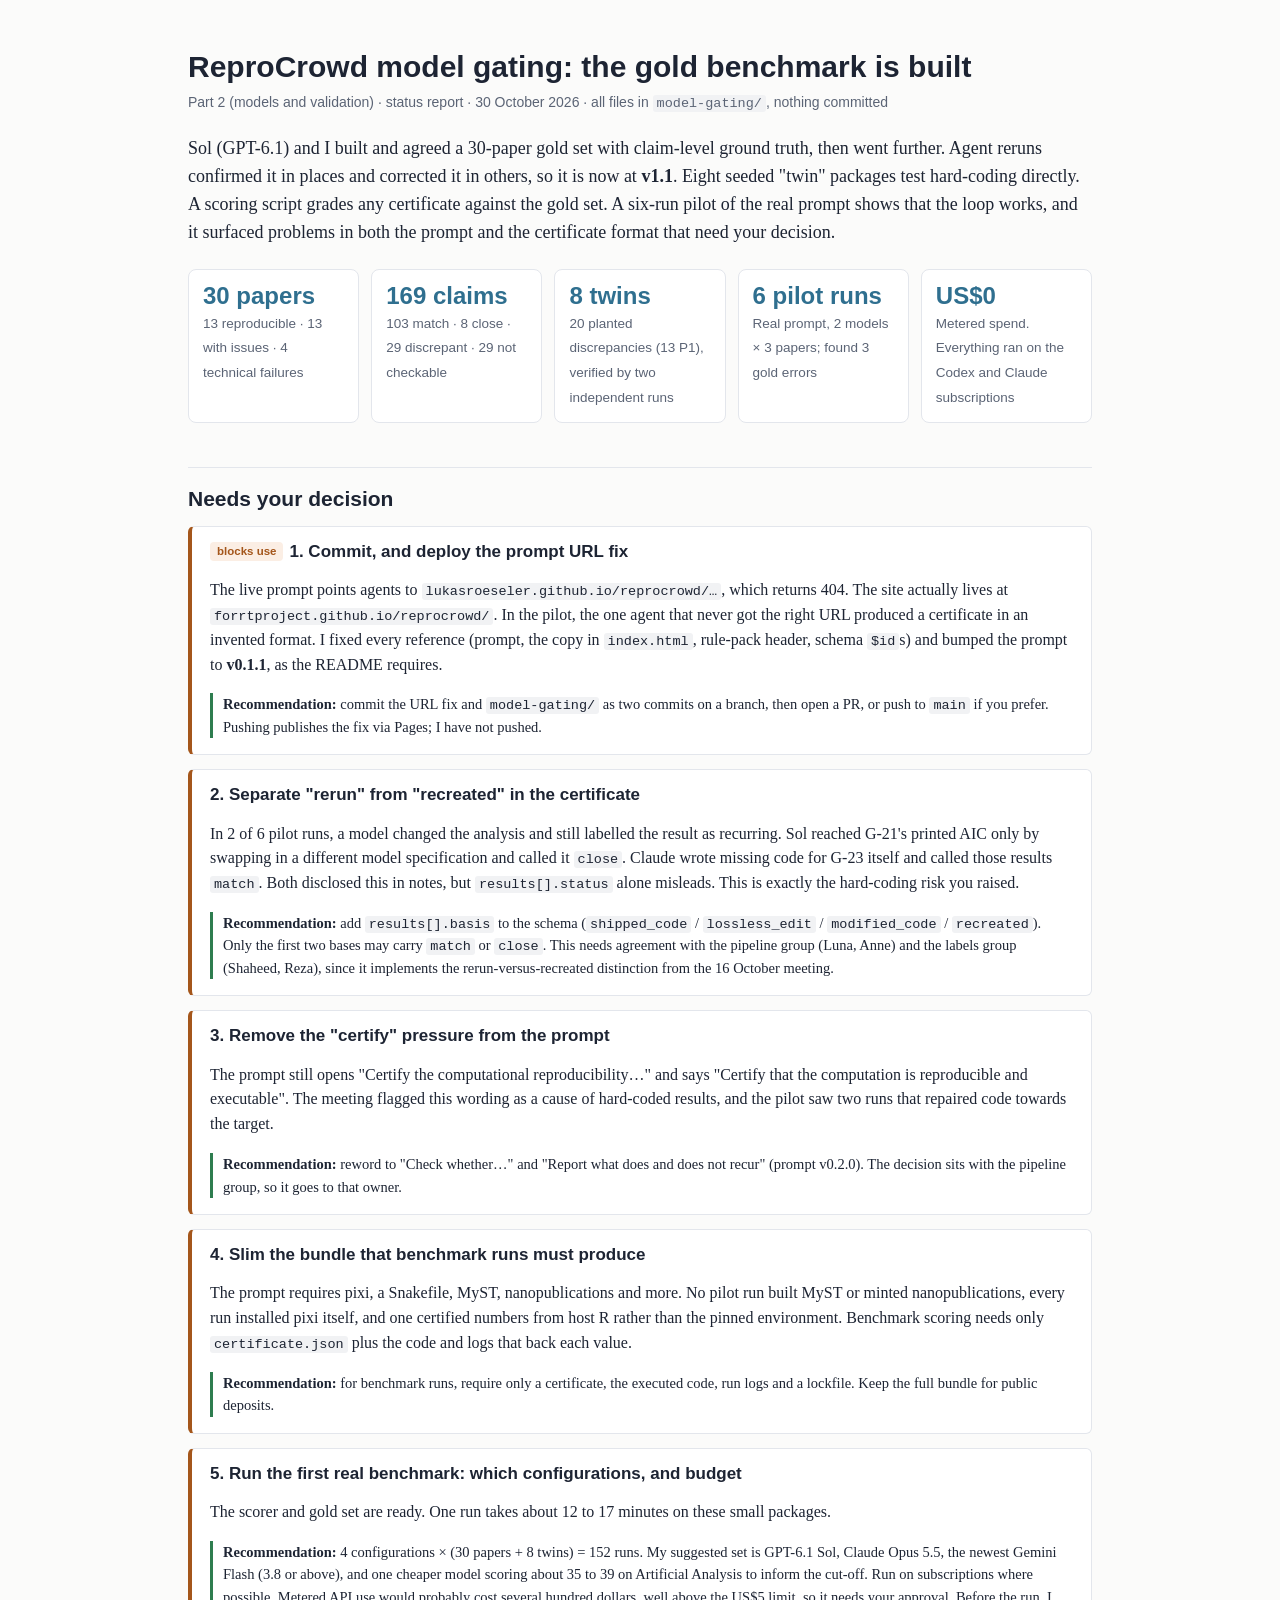
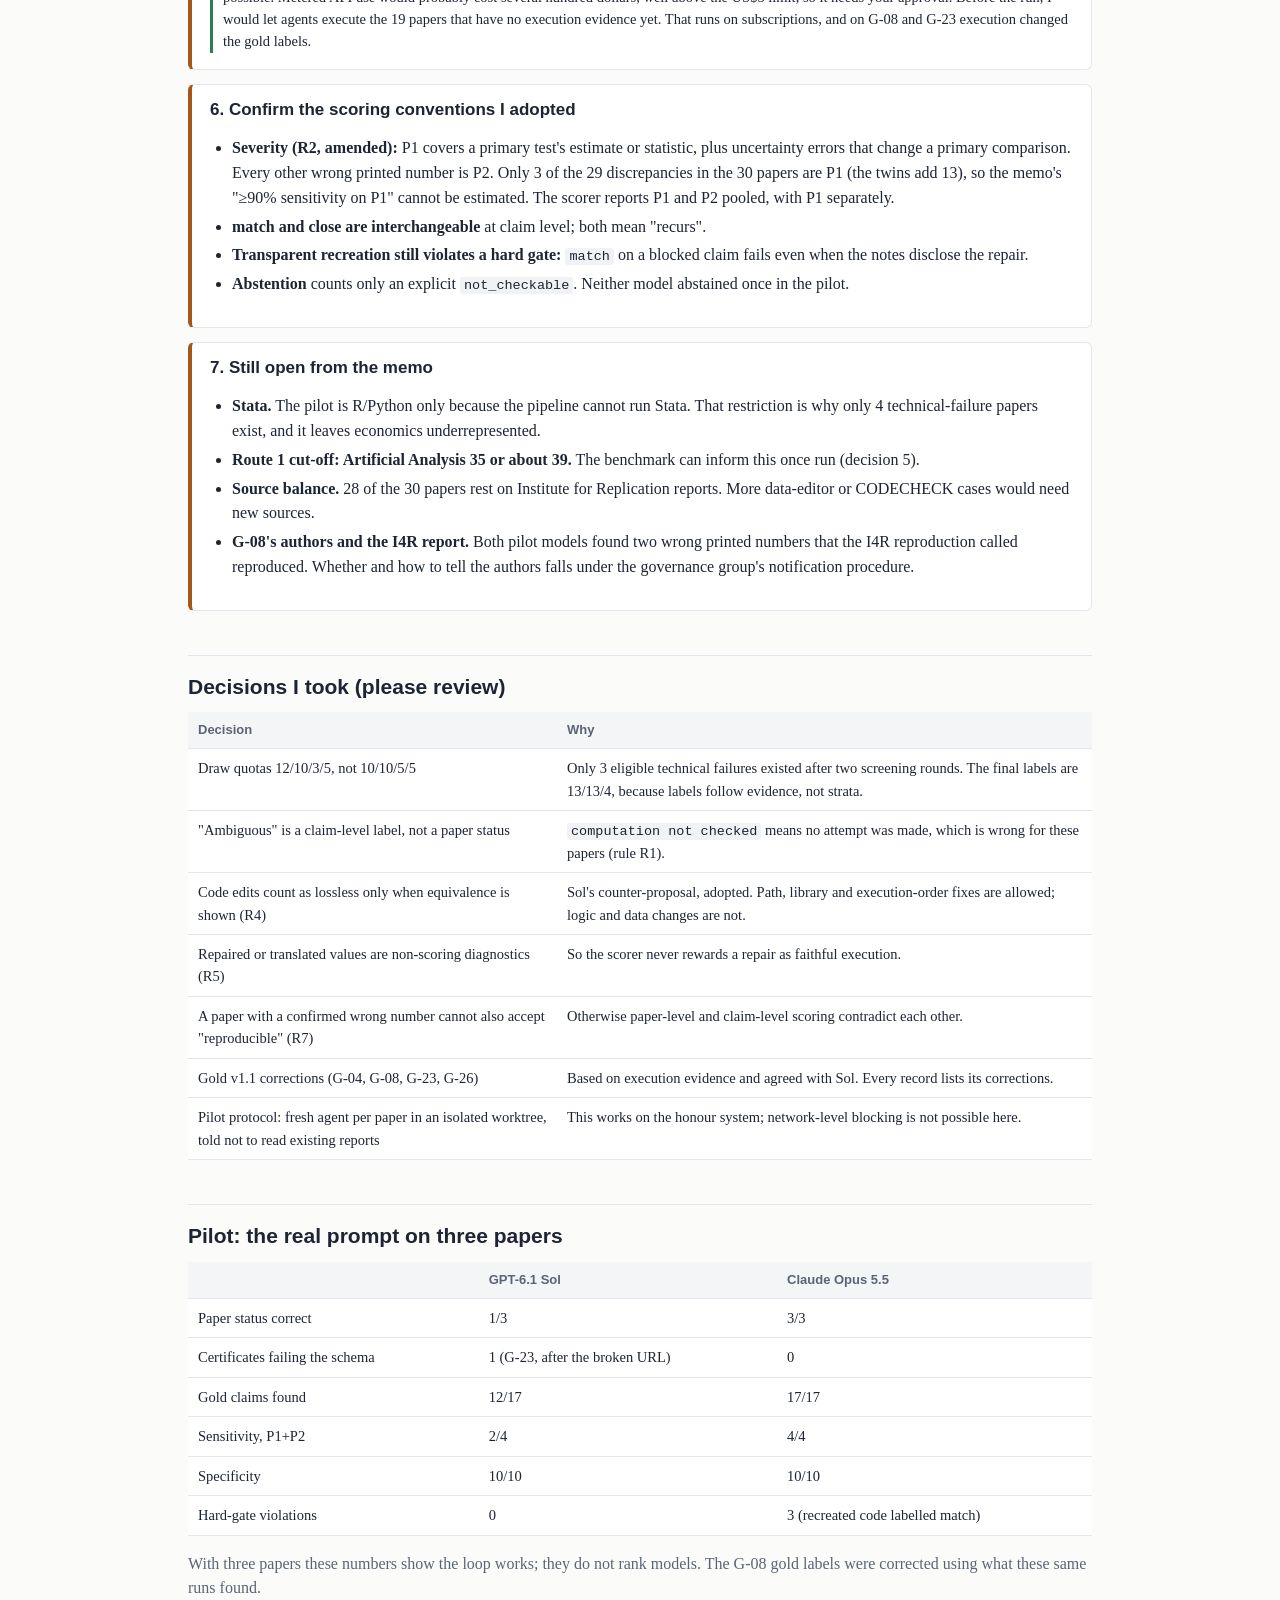
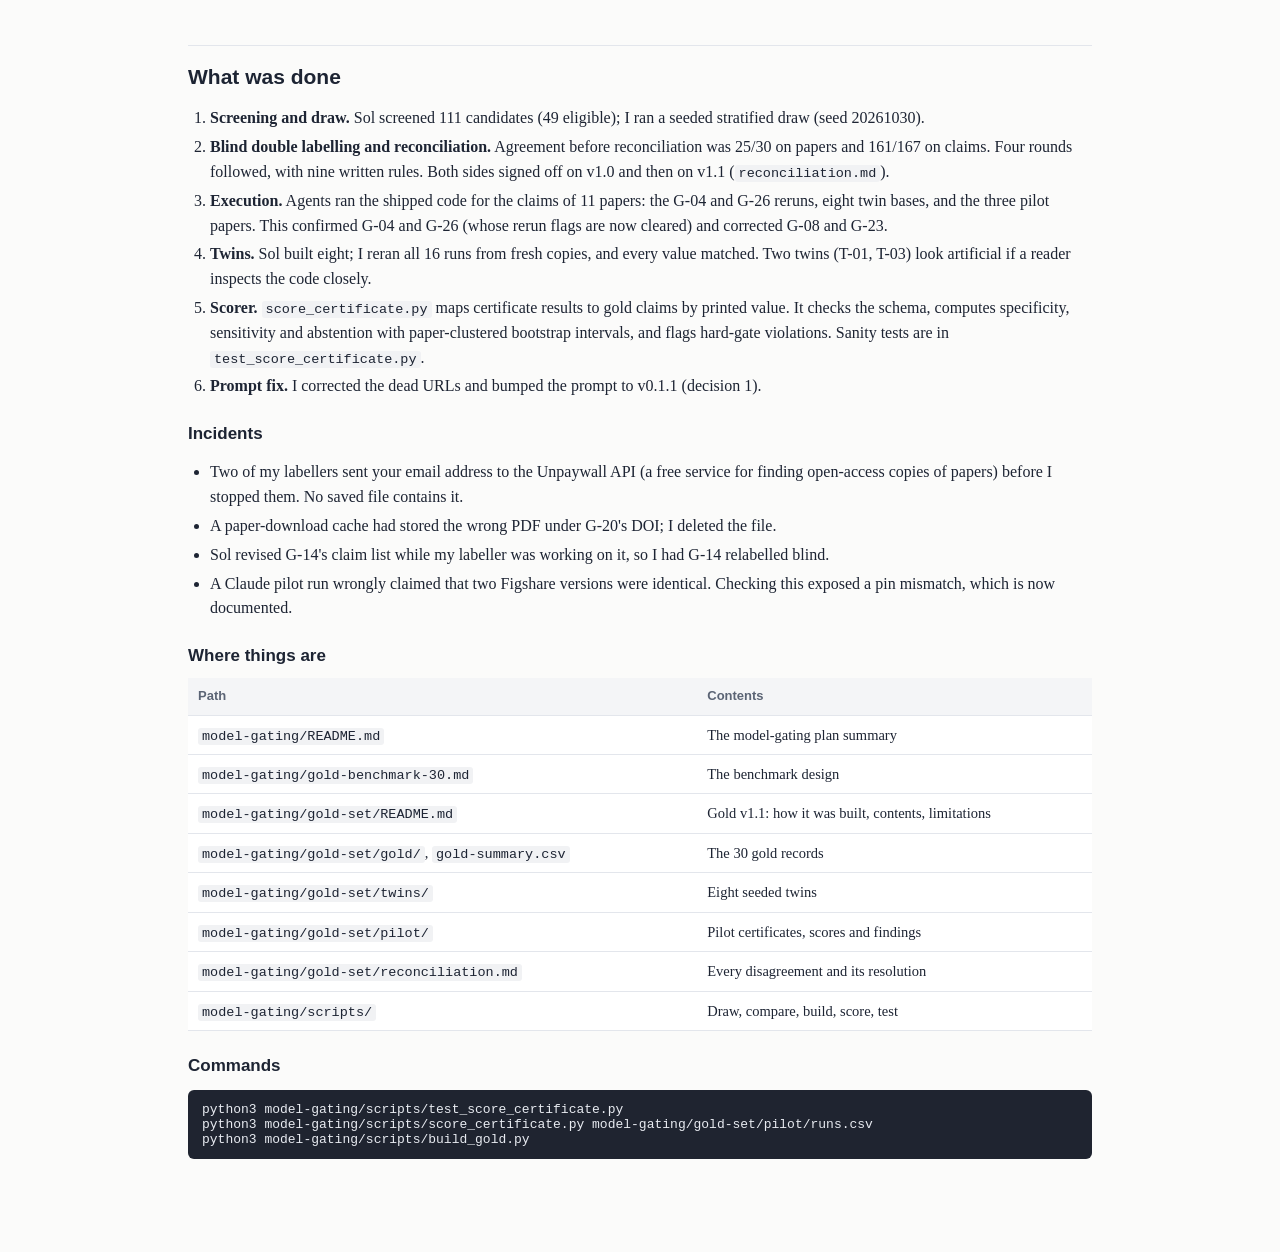
==== model-gating/report.html @ 8daaf6fc "Add model-gating plan and the 30-paper gold benchmark (v1.1) Gold set built with GPT-6.1 Sol: screen" ====
<!DOCTYPE html>
<html lang="en">
<head>
<meta charset="utf-8">
<meta name="viewport" content="width=device-width, initial-scale=1">
<title>ReproCrowd model gating: gold benchmark status</title>
<link rel="icon" href="data:image/svg+xml,<svg xmlns='http://www.w3.org/2000/svg' viewBox='0 0 100 100'><text y='.9em' font-size='90'>🧪</text></svg>">
<style>
  :root { --ink:#1d2433; --muted:#5b6475; --line:#e3e6ec; --accent:#2f6f8f; --warn:#a4561b; --ok:#2e7d4f; --bg:#fbfbfa; }
  * { box-sizing: border-box; }
  body { margin:0; background:var(--bg); color:var(--ink); font:16px/1.55 "Iowan Old Style", "Palatino Linotype", Georgia, serif; }
  main { max-width: 960px; margin: 0 auto; padding: 48px 28px 80px; }
  h1, h2, h3 { font-family: "Avenir Next", "Segoe UI", Helvetica, Arial, sans-serif; line-height:1.25; }
  h1 { font-size: 30px; margin: 0 0 6px; }
  h2 { font-size: 21px; margin: 44px 0 12px; padding-top: 18px; border-top: 1px solid var(--line); }
  h3 { font-size: 17px; margin: 24px 0 8px; }
  .sub { color: var(--muted); font-family: "Avenir Next", Helvetica, Arial, sans-serif; font-size: 14px; }
  .lead { font-size: 18px; margin-top: 22px; }
  .stats { display:grid; grid-template-columns: repeat(auto-fit, minmax(170px, 1fr)); gap:12px; margin: 22px 0 6px; }
  .stat { background:#fff; border:1px solid var(--line); border-radius:8px; padding:12px 14px; }
  .stat b { display:block; font: 600 24px/1.2 "Avenir Next", Helvetica, Arial, sans-serif; color: var(--accent); }
  .stat span { font-size: 13.5px; color: var(--muted); font-family: "Avenir Next", Helvetica, Arial, sans-serif; }
  table { width:100%; border-collapse: collapse; margin: 12px 0 8px; font-size: 14.5px; background:#fff; }
  th, td { text-align:left; vertical-align: top; padding: 8px 10px; border-bottom: 1px solid var(--line); }
  th { font-family: "Avenir Next", Helvetica, Arial, sans-serif; font-size: 13px; color: var(--muted); font-weight: 600; background:#f4f5f7; }
  .decision { background:#fff; border:1px solid var(--line); border-left: 4px solid var(--warn); border-radius: 6px; padding: 14px 18px; margin: 14px 0; }
  .decision h3 { margin-top: 0; }
  .rec { font-size: 14.5px; color: var(--ink); border-left: 3px solid var(--ok); padding-left: 10px; margin-bottom: 2px; }
  .tag { display:inline-block; font: 600 11.5px/1 "Avenir Next", Helvetica, Arial, sans-serif; padding: 4px 7px; border-radius: 4px; background:var(--accent-surface, #eef3f6); color: var(--accent); margin-right: 6px; vertical-align: 2px; }
  .tag.urgent { background:#fbeee4; color: var(--warn); }
  code { font: 13.5px "SF Mono", Menlo, Consolas, monospace; background:#f1f2f4; padding: 1px 4px; border-radius: 3px; }
  pre { font: 13px "SF Mono", Menlo, Consolas, monospace; background:#1f2430; color:#e8ebf1; padding: 12px 14px; border-radius: 6px; overflow-x: auto; }
  ul, ol { padding-left: 22px; }
  li { margin: 4px 0; }
  a { color: var(--accent); }
  .muted { color: var(--muted); }
</style>
</head>
<body>
<main>
<h1>ReproCrowd model gating: the gold benchmark is built</h1>
<div class="sub">Part 2 (models and validation) · status report · 30 October 2026 · all files in <code>model-gating/</code>, nothing committed</div>

<p class="lead">Sol (GPT-6.1) and I built and agreed a 30-paper gold set with claim-level ground
truth, then went further. Agent reruns confirmed it in places and corrected it in others, so it is
now at <b>v1.1</b>. Eight seeded "twin" packages test hard-coding directly. A scoring script grades
any certificate against the gold set. A six-run pilot of the real prompt shows that the loop works,
and it surfaced problems in both the prompt and the certificate format that need your decision.</p>

<div class="stats">
  <div class="stat"><b>30 papers</b><span>13 reproducible · 13 with issues · 4 technical failures</span></div>
  <div class="stat"><b>169 claims</b><span>103 match · 8 close · 29 discrepant · 29 not checkable</span></div>
  <div class="stat"><b>8 twins</b><span>20 planted discrepancies (13 P1), verified by two independent runs</span></div>
  <div class="stat"><b>6 pilot runs</b><span>Real prompt, 2 models × 3 papers; found 3 gold errors</span></div>
  <div class="stat"><b>US$0</b><span>Metered spend. Everything ran on the Codex and Claude subscriptions</span></div>
</div>

<h2>Needs your decision</h2>

<div class="decision">
<h3><span class="tag urgent">blocks use</span>1. Commit, and deploy the prompt URL fix</h3>
<p>The live prompt points agents to <code>lukasroeseler.github.io/reprocrowd/…</code>, which returns
404. The site actually lives at <code>forrtproject.github.io/reprocrowd/</code>. In the pilot, the one
agent that never got the right URL produced a certificate in an invented format. I fixed every
reference (prompt, the copy in <code>index.html</code>, rule-pack header, schema <code>$id</code>s)
and bumped the prompt to <b>v0.1.1</b>, as the README requires.</p>
<p class="rec"><b>Recommendation:</b> commit the URL fix and <code>model-gating/</code> as two commits on a branch, then open a PR, or push to <code>main</code> if you prefer. Pushing publishes the fix via Pages; I have not pushed.</p>
</div>

<div class="decision">
<h3>2. Separate "rerun" from "recreated" in the certificate</h3>
<p>In 2 of 6 pilot runs, a model changed the analysis and still labelled the result as recurring.
Sol reached G-21's printed AIC only by swapping in a different model specification and called it
<code>close</code>. Claude wrote missing code for G-23 itself and called those results
<code>match</code>. Both disclosed this in notes, but <code>results[].status</code> alone misleads.
This is exactly the hard-coding risk you raised.</p>
<p class="rec"><b>Recommendation:</b> add <code>results[].basis</code> to the schema (<code>shipped_code</code> / <code>lossless_edit</code> / <code>modified_code</code> / <code>recreated</code>). Only the first two bases may carry <code>match</code> or <code>close</code>. This needs agreement with the pipeline group (Luna, Anne) and the labels group (Shaheed, Reza), since it implements the rerun-versus-recreated distinction from the 16 October meeting.</p>
</div>

<div class="decision">
<h3>3. Remove the "certify" pressure from the prompt</h3>
<p>The prompt still opens "Certify the computational reproducibility…" and says "Certify that the
computation is reproducible and executable". The meeting flagged this wording as a cause of
hard-coded results, and the pilot saw two runs that repaired code towards the target.</p>
<p class="rec"><b>Recommendation:</b> reword to "Check whether…" and "Report what does and does not recur" (prompt v0.2.0). The decision sits with the pipeline group, so it goes to that owner.</p>
</div>

<div class="decision">
<h3>4. Slim the bundle that benchmark runs must produce</h3>
<p>The prompt requires pixi, a Snakefile, MyST, nanopublications and more. No pilot run built
MyST or minted nanopublications, every run installed pixi itself, and one certified numbers from
host R rather than the pinned environment. Benchmark scoring needs only <code>certificate.json</code>
plus the code and logs that back each value.</p>
<p class="rec"><b>Recommendation:</b> for benchmark runs, require only a certificate, the executed code, run logs and a lockfile. Keep the full bundle for public deposits.</p>
</div>

<div class="decision">
<h3>5. Run the first real benchmark: which configurations, and budget</h3>
<p>The scorer and gold set are ready. One run takes about 12 to 17 minutes on these small packages.</p>
<p class="rec"><b>Recommendation:</b> 4 configurations × (30 papers + 8 twins) = 152 runs. My suggested set is GPT-6.1 Sol, Claude Opus 5.5, the newest Gemini Flash (3.8 or above), and one cheaper model scoring about 35 to 39 on Artificial Analysis to inform the cut-off. Run on subscriptions where possible. Metered API use would probably cost several hundred dollars, well above the US$5 limit, so it needs your approval. Before the run, I would let agents execute the 19 papers that have no execution evidence yet. That runs on subscriptions, and on G-08 and G-23 execution changed the gold labels.</p>
</div>

<div class="decision">
<h3>6. Confirm the scoring conventions I adopted</h3>
<ul>
  <li><b>Severity (R2, amended):</b> P1 covers a primary test's estimate or statistic, plus uncertainty errors that change a primary comparison. Every other wrong printed number is P2. Only 3 of the 29 discrepancies in the 30 papers are P1 (the twins add 13), so the memo's "≥90% sensitivity on P1" cannot be estimated. The scorer reports P1 and P2 pooled, with P1 separately.</li>
  <li><b>match and close are interchangeable</b> at claim level; both mean "recurs".</li>
  <li><b>Transparent recreation still violates a hard gate:</b> <code>match</code> on a blocked claim fails even when the notes disclose the repair.</li>
  <li><b>Abstention</b> counts only an explicit <code>not_checkable</code>. Neither model abstained once in the pilot.</li>
</ul>
</div>

<div class="decision">
<h3>7. Still open from the memo</h3>
<ul>
  <li><b>Stata.</b> The pilot is R/Python only because the pipeline cannot run Stata. That restriction is why only 4 technical-failure papers exist, and it leaves economics underrepresented.</li>
  <li><b>Route 1 cut-off: Artificial Analysis 35 or about 39.</b> The benchmark can inform this once run (decision 5).</li>
  <li><b>Source balance.</b> 28 of the 30 papers rest on Institute for Replication reports. More data-editor or CODECHECK cases would need new sources.</li>
  <li><b>G-08's authors and the I4R report.</b> Both pilot models found two wrong printed numbers that the I4R reproduction called reproduced. Whether and how to tell the authors falls under the governance group's notification procedure.</li>
</ul>
</div>

<h2>Decisions I took (please review)</h2>
<table>
<tr><th>Decision</th><th>Why</th></tr>
<tr><td>Draw quotas 12/10/3/5, not 10/10/5/5</td><td>Only 3 eligible technical failures existed after two screening rounds. The final labels are 13/13/4, because labels follow evidence, not strata.</td></tr>
<tr><td>"Ambiguous" is a claim-level label, not a paper status</td><td><code>computation not checked</code> means no attempt was made, which is wrong for these papers (rule R1).</td></tr>
<tr><td>Code edits count as lossless only when equivalence is shown (R4)</td><td>Sol's counter-proposal, adopted. Path, library and execution-order fixes are allowed; logic and data changes are not.</td></tr>
<tr><td>Repaired or translated values are non-scoring diagnostics (R5)</td><td>So the scorer never rewards a repair as faithful execution.</td></tr>
<tr><td>A paper with a confirmed wrong number cannot also accept "reproducible" (R7)</td><td>Otherwise paper-level and claim-level scoring contradict each other.</td></tr>
<tr><td>Gold v1.1 corrections (G-04, G-08, G-23, G-26)</td><td>Based on execution evidence and agreed with Sol. Every record lists its corrections.</td></tr>
<tr><td>Pilot protocol: fresh agent per paper in an isolated worktree, told not to read existing reports</td><td>This works on the honour system; network-level blocking is not possible here.</td></tr>
</table>

<h2>Pilot: the real prompt on three papers</h2>
<table>
<tr><th></th><th>GPT-6.1 Sol</th><th>Claude Opus 5.5</th></tr>
<tr><td>Paper status correct</td><td>1/3</td><td>3/3</td></tr>
<tr><td>Certificates failing the schema</td><td>1 (G-23, after the broken URL)</td><td>0</td></tr>
<tr><td>Gold claims found</td><td>12/17</td><td>17/17</td></tr>
<tr><td>Sensitivity, P1+P2</td><td>2/4</td><td>4/4</td></tr>
<tr><td>Specificity</td><td>10/10</td><td>10/10</td></tr>
<tr><td>Hard-gate violations</td><td>0</td><td>3 (recreated code labelled match)</td></tr>
</table>
<p class="muted">With three papers these numbers show the loop works; they do not rank models. The
G-08 gold labels were corrected using what these same runs found.</p>

<h2>What was done</h2>
<ol>
  <li><b>Screening and draw.</b> Sol screened 111 candidates (49 eligible); I ran a seeded stratified draw (seed 20261030).</li>
  <li><b>Blind double labelling and reconciliation.</b> Agreement before reconciliation was 25/30 on papers and 161/167 on claims. Four rounds followed, with nine written rules. Both sides signed off on v1.0 and then on v1.1 (<code>reconciliation.md</code>).</li>
  <li><b>Execution.</b> Agents ran the shipped code for the claims of 11 papers: the G-04 and G-26 reruns, eight twin bases, and the three pilot papers. This confirmed G-04 and G-26 (whose rerun flags are now cleared) and corrected G-08 and G-23.</li>
  <li><b>Twins.</b> Sol built eight; I reran all 16 runs from fresh copies, and every value matched. Two twins (T-01, T-03) look artificial if a reader inspects the code closely.</li>
  <li><b>Scorer.</b> <code>score_certificate.py</code> maps certificate results to gold claims by printed value. It checks the schema, computes specificity, sensitivity and abstention with paper-clustered bootstrap intervals, and flags hard-gate violations. Sanity tests are in <code>test_score_certificate.py</code>.</li>
  <li><b>Prompt fix.</b> I corrected the dead URLs and bumped the prompt to v0.1.1 (decision 1).</li>
</ol>

<h3>Incidents</h3>
<ul>
  <li>Two of my labellers sent your email address to the Unpaywall API (a free service for finding open-access copies of papers) before I stopped them. No saved file contains it.</li>
  <li>A paper-download cache had stored the wrong PDF under G-20's DOI; I deleted the file.</li>
  <li>Sol revised G-14's claim list while my labeller was working on it, so I had G-14 relabelled blind.</li>
  <li>A Claude pilot run wrongly claimed that two Figshare versions were identical. Checking this exposed a pin mismatch, which is now documented.</li>
</ul>

<h3>Where things are</h3>
<table>
<tr><th>Path</th><th>Contents</th></tr>
<tr><td><code>model-gating/README.md</code></td><td>The model-gating plan summary</td></tr>
<tr><td><code>model-gating/gold-benchmark-30.md</code></td><td>The benchmark design</td></tr>
<tr><td><code>model-gating/gold-set/README.md</code></td><td>Gold v1.1: how it was built, contents, limitations</td></tr>
<tr><td><code>model-gating/gold-set/gold/</code>, <code>gold-summary.csv</code></td><td>The 30 gold records</td></tr>
<tr><td><code>model-gating/gold-set/twins/</code></td><td>Eight seeded twins</td></tr>
<tr><td><code>model-gating/gold-set/pilot/</code></td><td>Pilot certificates, scores and findings</td></tr>
<tr><td><code>model-gating/gold-set/reconciliation.md</code></td><td>Every disagreement and its resolution</td></tr>
<tr><td><code>model-gating/scripts/</code></td><td>Draw, compare, build, score, test</td></tr>
</table>

<h3>Commands</h3>
<pre>python3 model-gating/scripts/test_score_certificate.py
python3 model-gating/scripts/score_certificate.py model-gating/gold-set/pilot/runs.csv
python3 model-gating/scripts/build_gold.py</pre>
</main>
</body>
</html>
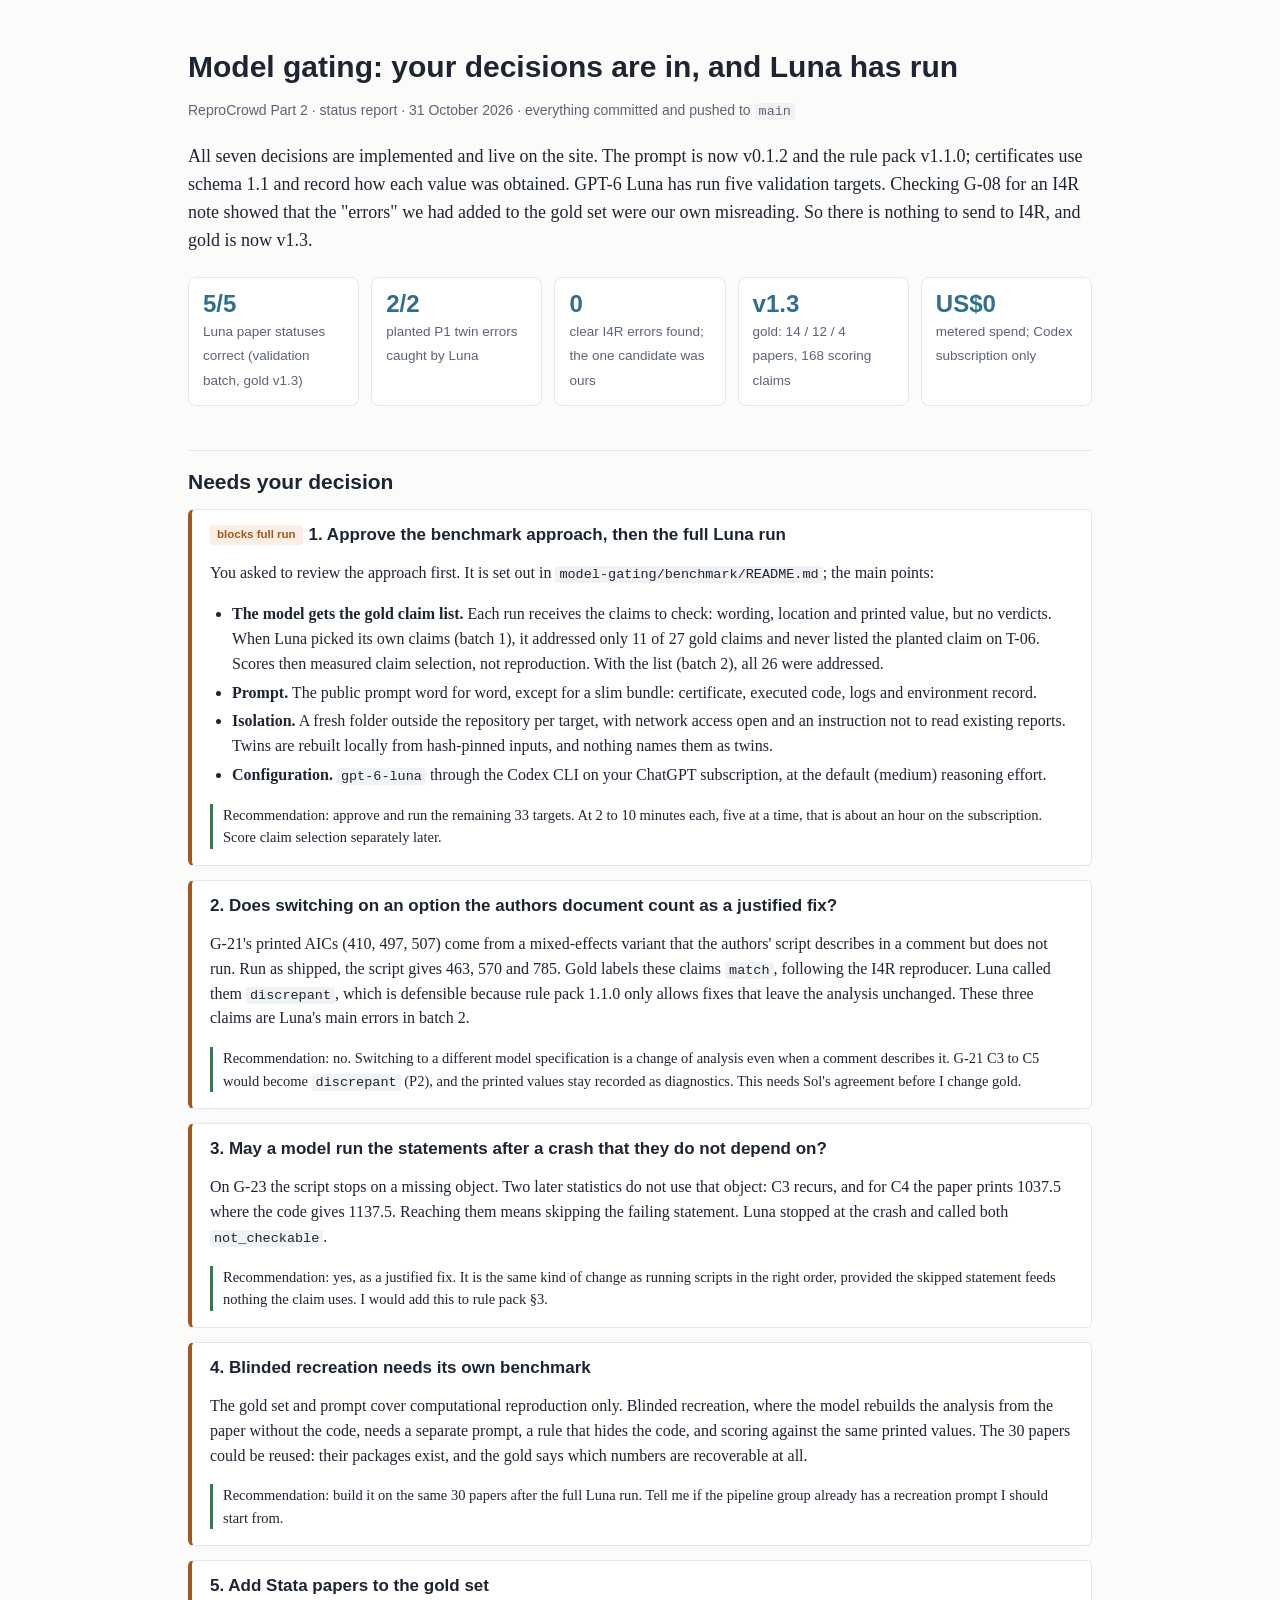
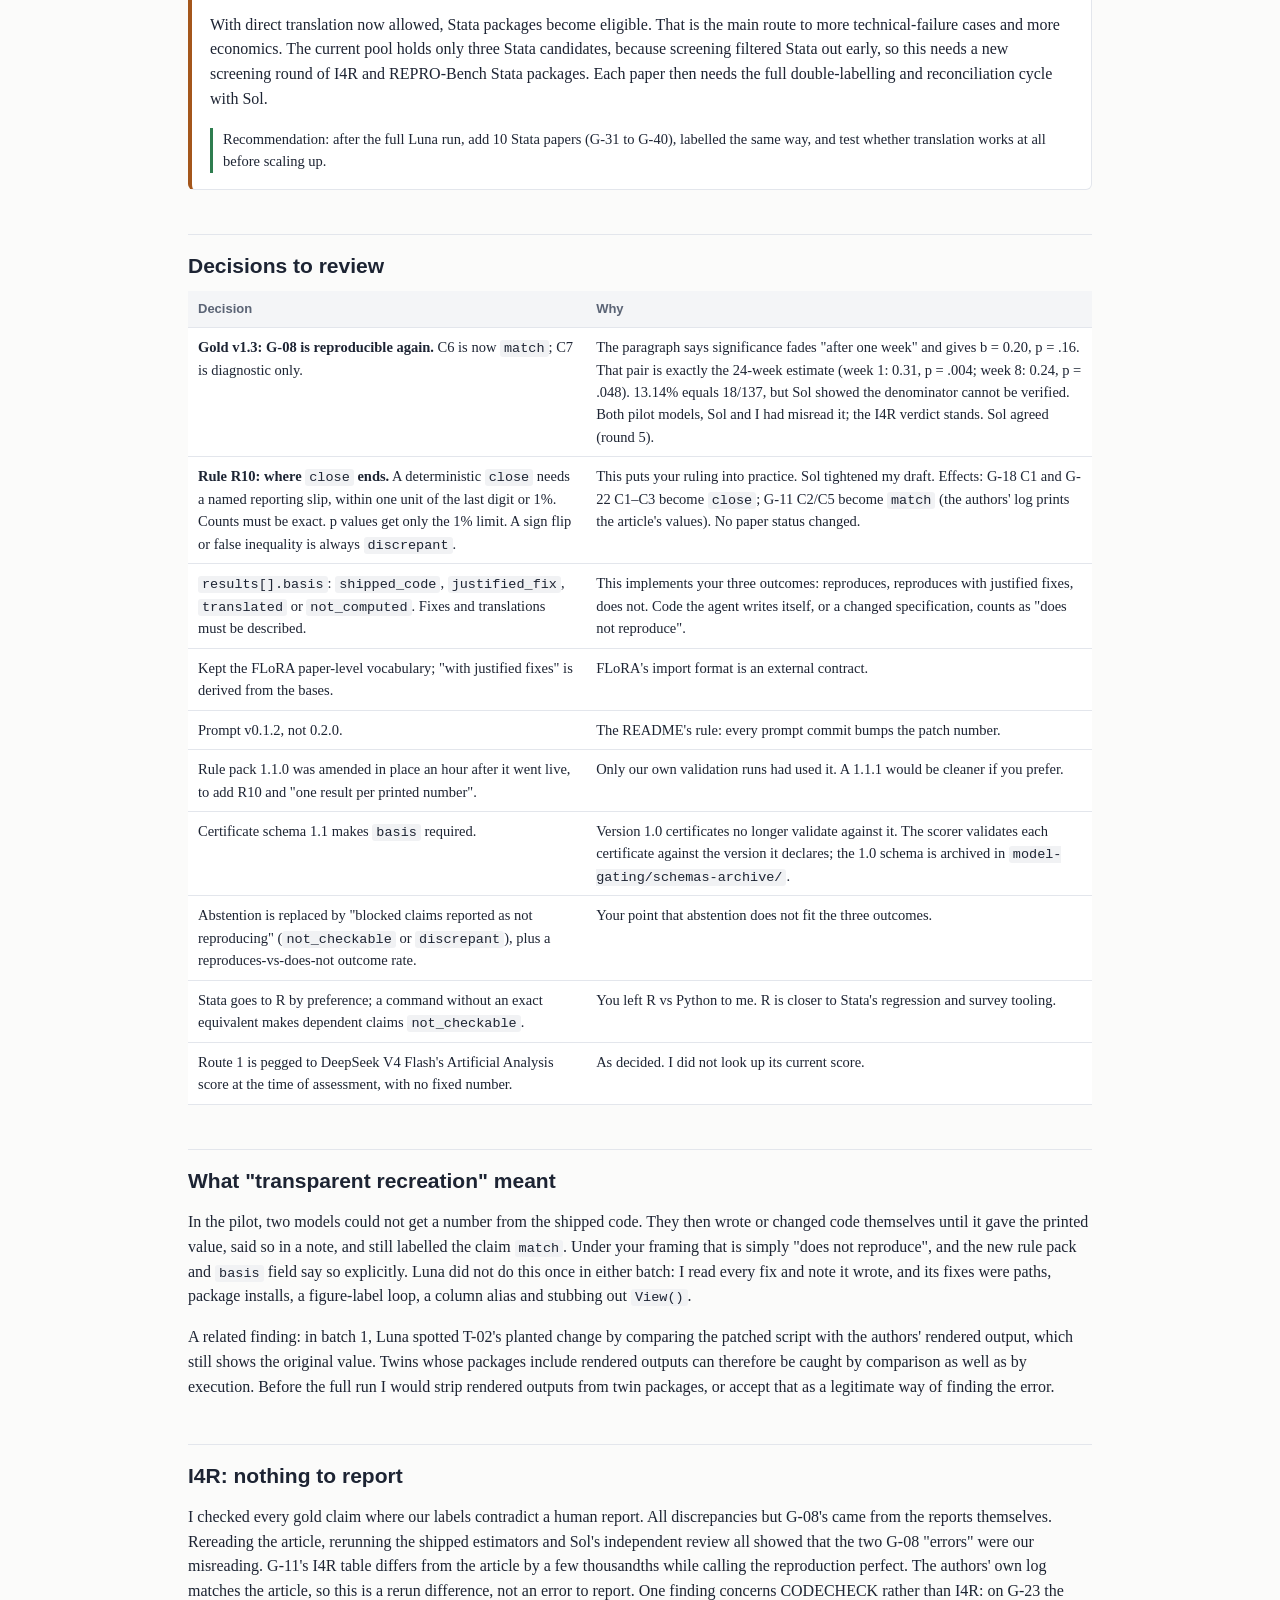
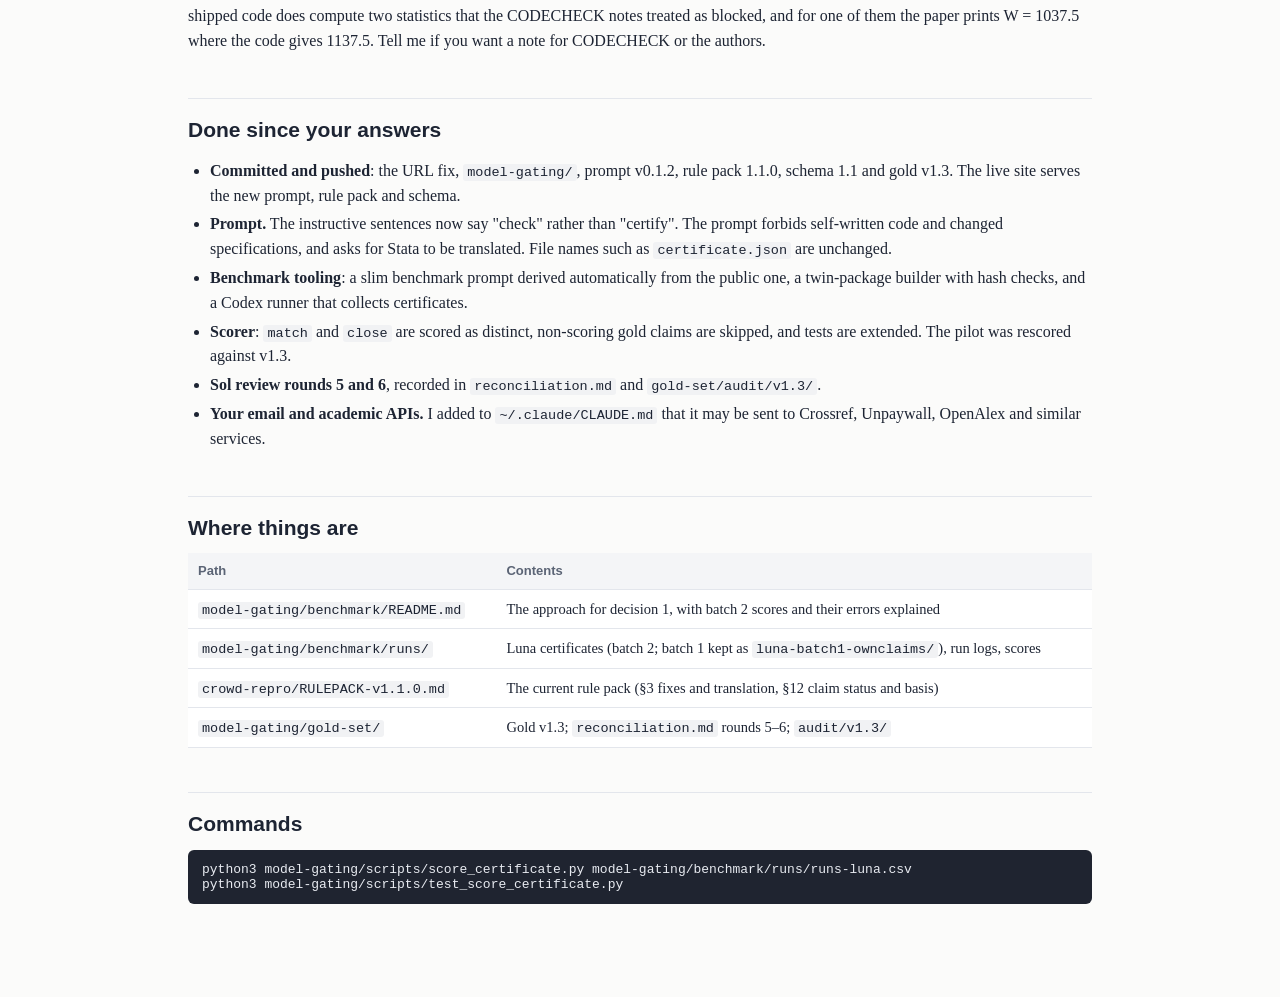
==== commit 7299bc8a: "Status report after Lukas's decisions; design doc marked superseded in part Co-Authored-By: Claude O" ====
--- a/model-gating/report.html
+++ b/model-gating/report.html
@@ -3,7 +3,7 @@
 <head>
 <meta charset="utf-8">
 <meta name="viewport" content="width=device-width, initial-scale=1">
-<title>ReproCrowd model gating: gold benchmark status</title>
+<title>ReproCrowd model gating: decisions implemented, first Luna runs</title>
 <link rel="icon" href="data:image/svg+xml,<svg xmlns='http://www.w3.org/2000/svg' viewBox='0 0 100 100'><text y='.9em' font-size='90'>🧪</text></svg>">
 <style>
   :root { --ink:#1d2433; --muted:#5b6475; --line:#e3e6ec; --accent:#2f6f8f; --warn:#a4561b; --ok:#2e7d4f; --bg:#fbfbfa; }
@@ -16,7 +16,7 @@
   h3 { font-size: 17px; margin: 24px 0 8px; }
   .sub { color: var(--muted); font-family: "Avenir Next", Helvetica, Arial, sans-serif; font-size: 14px; }
   .lead { font-size: 18px; margin-top: 22px; }
-  .stats { display:grid; grid-template-columns: repeat(auto-fit, minmax(170px, 1fr)); gap:12px; margin: 22px 0 6px; }
+  .stats { display:grid; grid-template-columns: repeat(auto-fit, minmax(130px, 1fr)); gap:12px; margin: 22px 0 6px; }
   .stat { background:#fff; border:1px solid var(--line); border-radius:8px; padding:12px 14px; }
   .stat b { display:block; font: 600 24px/1.2 "Avenir Next", Helvetica, Arial, sans-serif; color: var(--accent); }
   .stat span { font-size: 13.5px; color: var(--muted); font-family: "Avenir Next", Helvetica, Arial, sans-serif; }
@@ -38,148 +38,101 @@
 </head>
 <body>
 <main>
-<h1>ReproCrowd model gating: the gold benchmark is built</h1>
-<div class="sub">Part 2 (models and validation) · status report · 30 October 2026 · all files in <code>model-gating/</code>, nothing committed</div>
+<h1>Model gating: your decisions are in, and Luna has run</h1>
+<p class="sub">ReproCrowd Part 2 · status report · 31 October 2026 · everything committed and pushed to <code>main</code></p>
 
-<p class="lead">Sol (GPT-6.1) and I built and agreed a 30-paper gold set with claim-level ground
-truth, then went further. Agent reruns confirmed it in places and corrected it in others, so it is
-now at <b>v1.1</b>. Eight seeded "twin" packages test hard-coding directly. A scoring script grades
-any certificate against the gold set. A six-run pilot of the real prompt shows that the loop works,
-and it surfaced problems in both the prompt and the certificate format that need your decision.</p>
+<p class="lead">All seven decisions are implemented and live on the site. The prompt is now v0.1.2 and the rule pack v1.1.0; certificates use schema 1.1 and record how each value was obtained. GPT-6 Luna has run five validation targets. Checking G-08 for an I4R note showed that the "errors" we had added to the gold set were our own misreading. So there is nothing to send to I4R, and gold is now v1.3.</p>
 
 <div class="stats">
-  <div class="stat"><b>30 papers</b><span>13 reproducible · 13 with issues · 4 technical failures</span></div>
-  <div class="stat"><b>169 claims</b><span>103 match · 8 close · 29 discrepant · 29 not checkable</span></div>
-  <div class="stat"><b>8 twins</b><span>20 planted discrepancies (13 P1), verified by two independent runs</span></div>
-  <div class="stat"><b>6 pilot runs</b><span>Real prompt, 2 models × 3 papers; found 3 gold errors</span></div>
-  <div class="stat"><b>US$0</b><span>Metered spend. Everything ran on the Codex and Claude subscriptions</span></div>
+  <div class="stat"><b>5/5</b><span>Luna paper statuses correct (validation batch, gold v1.3)</span></div>
+  <div class="stat"><b>2/2</b><span>planted P1 twin errors caught by Luna</span></div>
+  <div class="stat"><b>0</b><span>clear I4R errors found; the one candidate was ours</span></div>
+  <div class="stat"><b>v1.3</b><span>gold: 14 / 12 / 4 papers, 168 scoring claims</span></div>
+  <div class="stat"><b>US$0</b><span>metered spend; Codex subscription only</span></div>
 </div>
 
 <h2>Needs your decision</h2>
 
 <div class="decision">
-<h3><span class="tag urgent">blocks use</span>1. Commit, and deploy the prompt URL fix</h3>
-<p>The live prompt points agents to <code>lukasroeseler.github.io/reprocrowd/…</code>, which returns
-404. The site actually lives at <code>forrtproject.github.io/reprocrowd/</code>. In the pilot, the one
-agent that never got the right URL produced a certificate in an invented format. I fixed every
-reference (prompt, the copy in <code>index.html</code>, rule-pack header, schema <code>$id</code>s)
-and bumped the prompt to <b>v0.1.1</b>, as the README requires.</p>
-<p class="rec"><b>Recommendation:</b> commit the URL fix and <code>model-gating/</code> as two commits on a branch, then open a PR, or push to <code>main</code> if you prefer. Pushing publishes the fix via Pages; I have not pushed.</p>
+<h3><span class="tag urgent">blocks full run</span>1. Approve the benchmark approach, then the full Luna run</h3>
+<p>You asked to review the approach first. It is set out in <code>model-gating/benchmark/README.md</code>; the main points:</p>
+<ul>
+<li><b>The model gets the gold claim list.</b> Each run receives the claims to check: wording, location and printed value, but no verdicts. When Luna picked its own claims (batch 1), it addressed only 11 of 27 gold claims and never listed the planted claim on T-06. Scores then measured claim selection, not reproduction. With the list (batch 2), all 26 were addressed.</li>
+<li><b>Prompt.</b> The public prompt word for word, except for a slim bundle: certificate, executed code, logs and environment record.</li>
+<li><b>Isolation.</b> A fresh folder outside the repository per target, with network access open and an instruction not to read existing reports. Twins are rebuilt locally from hash-pinned inputs, and nothing names them as twins.</li>
+<li><b>Configuration.</b> <code>gpt-6-luna</code> through the Codex CLI on your ChatGPT subscription, at the default (medium) reasoning effort.</li>
+</ul>
+<p class="rec">Recommendation: approve and run the remaining 33 targets. At 2 to 10 minutes each, five at a time, that is about an hour on the subscription. Score claim selection separately later.</p>
 </div>
 
 <div class="decision">
-<h3>2. Separate "rerun" from "recreated" in the certificate</h3>
-<p>In 2 of 6 pilot runs, a model changed the analysis and still labelled the result as recurring.
-Sol reached G-21's printed AIC only by swapping in a different model specification and called it
-<code>close</code>. Claude wrote missing code for G-23 itself and called those results
-<code>match</code>. Both disclosed this in notes, but <code>results[].status</code> alone misleads.
-This is exactly the hard-coding risk you raised.</p>
-<p class="rec"><b>Recommendation:</b> add <code>results[].basis</code> to the schema (<code>shipped_code</code> / <code>lossless_edit</code> / <code>modified_code</code> / <code>recreated</code>). Only the first two bases may carry <code>match</code> or <code>close</code>. This needs agreement with the pipeline group (Luna, Anne) and the labels group (Shaheed, Reza), since it implements the rerun-versus-recreated distinction from the 16 October meeting.</p>
+<h3>2. Does switching on an option the authors document count as a justified fix?</h3>
+<p>G-21's printed AICs (410, 497, 507) come from a mixed-effects variant that the authors' script describes in a comment but does not run. Run as shipped, the script gives 463, 570 and 785. Gold labels these claims <code>match</code>, following the I4R reproducer. Luna called them <code>discrepant</code>, which is defensible because rule pack 1.1.0 only allows fixes that leave the analysis unchanged. These three claims are Luna's main errors in batch 2.</p>
+<p class="rec">Recommendation: no. Switching to a different model specification is a change of analysis even when a comment describes it. G-21 C3 to C5 would become <code>discrepant</code> (P2), and the printed values stay recorded as diagnostics. This needs Sol's agreement before I change gold.</p>
 </div>
 
 <div class="decision">
-<h3>3. Remove the "certify" pressure from the prompt</h3>
-<p>The prompt still opens "Certify the computational reproducibility…" and says "Certify that the
-computation is reproducible and executable". The meeting flagged this wording as a cause of
-hard-coded results, and the pilot saw two runs that repaired code towards the target.</p>
-<p class="rec"><b>Recommendation:</b> reword to "Check whether…" and "Report what does and does not recur" (prompt v0.2.0). The decision sits with the pipeline group, so it goes to that owner.</p>
+<h3>3. May a model run the statements after a crash that they do not depend on?</h3>
+<p>On G-23 the script stops on a missing object. Two later statistics do not use that object: C3 recurs, and for C4 the paper prints 1037.5 where the code gives 1137.5. Reaching them means skipping the failing statement. Luna stopped at the crash and called both <code>not_checkable</code>.</p>
+<p class="rec">Recommendation: yes, as a justified fix. It is the same kind of change as running scripts in the right order, provided the skipped statement feeds nothing the claim uses. I would add this to rule pack §3.</p>
 </div>
 
 <div class="decision">
-<h3>4. Slim the bundle that benchmark runs must produce</h3>
-<p>The prompt requires pixi, a Snakefile, MyST, nanopublications and more. No pilot run built
-MyST or minted nanopublications, every run installed pixi itself, and one certified numbers from
-host R rather than the pinned environment. Benchmark scoring needs only <code>certificate.json</code>
-plus the code and logs that back each value.</p>
-<p class="rec"><b>Recommendation:</b> for benchmark runs, require only a certificate, the executed code, run logs and a lockfile. Keep the full bundle for public deposits.</p>
+<h3>4. Blinded recreation needs its own benchmark</h3>
+<p>The gold set and prompt cover computational reproduction only. Blinded recreation, where the model rebuilds the analysis from the paper without the code, needs a separate prompt, a rule that hides the code, and scoring against the same printed values. The 30 papers could be reused: their packages exist, and the gold says which numbers are recoverable at all.</p>
+<p class="rec">Recommendation: build it on the same 30 papers after the full Luna run. Tell me if the pipeline group already has a recreation prompt I should start from.</p>
 </div>
 
 <div class="decision">
-<h3>5. Run the first real benchmark: which configurations, and budget</h3>
-<p>The scorer and gold set are ready. One run takes about 12 to 17 minutes on these small packages.</p>
-<p class="rec"><b>Recommendation:</b> 4 configurations × (30 papers + 8 twins) = 152 runs. My suggested set is GPT-6.1 Sol, Claude Opus 5.5, the newest Gemini Flash (3.8 or above), and one cheaper model scoring about 35 to 39 on Artificial Analysis to inform the cut-off. Run on subscriptions where possible. Metered API use would probably cost several hundred dollars, well above the US$5 limit, so it needs your approval. Before the run, I would let agents execute the 19 papers that have no execution evidence yet. That runs on subscriptions, and on G-08 and G-23 execution changed the gold labels.</p>
+<h3>5. Add Stata papers to the gold set</h3>
+<p>With direct translation now allowed, Stata packages become eligible. That is the main route to more technical-failure cases and more economics. The current pool holds only three Stata candidates, because screening filtered Stata out early, so this needs a new screening round of I4R and REPRO-Bench Stata packages. Each paper then needs the full double-labelling and reconciliation cycle with Sol.</p>
+<p class="rec">Recommendation: after the full Luna run, add 10 Stata papers (G-31 to G-40), labelled the same way, and test whether translation works at all before scaling up.</p>
 </div>
 
-<div class="decision">
-<h3>6. Confirm the scoring conventions I adopted</h3>
-<ul>
-  <li><b>Severity (R2, amended):</b> P1 covers a primary test's estimate or statistic, plus uncertainty errors that change a primary comparison. Every other wrong printed number is P2. Only 3 of the 29 discrepancies in the 30 papers are P1 (the twins add 13), so the memo's "≥90% sensitivity on P1" cannot be estimated. The scorer reports P1 and P2 pooled, with P1 separately.</li>
-  <li><b>match and close are interchangeable</b> at claim level; both mean "recurs".</li>
-  <li><b>Transparent recreation still violates a hard gate:</b> <code>match</code> on a blocked claim fails even when the notes disclose the repair.</li>
-  <li><b>Abstention</b> counts only an explicit <code>not_checkable</code>. Neither model abstained once in the pilot.</li>
-</ul>
-</div>
-
-<div class="decision">
-<h3>7. Still open from the memo</h3>
-<ul>
-  <li><b>Stata.</b> The pilot is R/Python only because the pipeline cannot run Stata. That restriction is why only 4 technical-failure papers exist, and it leaves economics underrepresented.</li>
-  <li><b>Route 1 cut-off: Artificial Analysis 35 or about 39.</b> The benchmark can inform this once run (decision 5).</li>
-  <li><b>Source balance.</b> 28 of the 30 papers rest on Institute for Replication reports. More data-editor or CODECHECK cases would need new sources.</li>
-  <li><b>G-08's authors and the I4R report.</b> Both pilot models found two wrong printed numbers that the I4R reproduction called reproduced. Whether and how to tell the authors falls under the governance group's notification procedure.</li>
-</ul>
-</div>
-
-<h2>Decisions I took (please review)</h2>
+<h2>Decisions to review</h2>
 <table>
 <tr><th>Decision</th><th>Why</th></tr>
-<tr><td>Draw quotas 12/10/3/5, not 10/10/5/5</td><td>Only 3 eligible technical failures existed after two screening rounds. The final labels are 13/13/4, because labels follow evidence, not strata.</td></tr>
-<tr><td>"Ambiguous" is a claim-level label, not a paper status</td><td><code>computation not checked</code> means no attempt was made, which is wrong for these papers (rule R1).</td></tr>
-<tr><td>Code edits count as lossless only when equivalence is shown (R4)</td><td>Sol's counter-proposal, adopted. Path, library and execution-order fixes are allowed; logic and data changes are not.</td></tr>
-<tr><td>Repaired or translated values are non-scoring diagnostics (R5)</td><td>So the scorer never rewards a repair as faithful execution.</td></tr>
-<tr><td>A paper with a confirmed wrong number cannot also accept "reproducible" (R7)</td><td>Otherwise paper-level and claim-level scoring contradict each other.</td></tr>
-<tr><td>Gold v1.1 corrections (G-04, G-08, G-23, G-26)</td><td>Based on execution evidence and agreed with Sol. Every record lists its corrections.</td></tr>
-<tr><td>Pilot protocol: fresh agent per paper in an isolated worktree, told not to read existing reports</td><td>This works on the honour system; network-level blocking is not possible here.</td></tr>
+<tr><td><b>Gold v1.3: G-08 is reproducible again.</b> C6 is now <code>match</code>; C7 is diagnostic only.</td><td>The paragraph says significance fades "after one week" and gives b = 0.20, p = .16. That pair is exactly the 24-week estimate (week 1: 0.31, p = .004; week 8: 0.24, p = .048). 13.14% equals 18/137, but Sol showed the denominator cannot be verified. Both pilot models, Sol and I had misread it; the I4R verdict stands. Sol agreed (round 5).</td></tr>
+<tr><td><b>Rule R10: where <code>close</code> ends.</b> A deterministic <code>close</code> needs a named reporting slip, within one unit of the last digit or 1%. Counts must be exact. p values get only the 1% limit. A sign flip or false inequality is always <code>discrepant</code>.</td><td>This puts your ruling into practice. Sol tightened my draft. Effects: G-18 C1 and G-22 C1–C3 become <code>close</code>; G-11 C2/C5 become <code>match</code> (the authors' log prints the article's values). No paper status changed.</td></tr>
+<tr><td><b><code>results[].basis</code></b>: <code>shipped_code</code>, <code>justified_fix</code>, <code>translated</code> or <code>not_computed</code>. Fixes and translations must be described.</td><td>This implements your three outcomes: reproduces, reproduces with justified fixes, does not. Code the agent writes itself, or a changed specification, counts as "does not reproduce".</td></tr>
+<tr><td>Kept the FLoRA paper-level vocabulary; "with justified fixes" is derived from the bases.</td><td>FLoRA's import format is an external contract.</td></tr>
+<tr><td>Prompt v0.1.2, not 0.2.0.</td><td>The README's rule: every prompt commit bumps the patch number.</td></tr>
+<tr><td>Rule pack 1.1.0 was amended in place an hour after it went live, to add R10 and "one result per printed number".</td><td>Only our own validation runs had used it. A 1.1.1 would be cleaner if you prefer.</td></tr>
+<tr><td>Certificate schema 1.1 makes <code>basis</code> required.</td><td>Version 1.0 certificates no longer validate against it. The scorer validates each certificate against the version it declares; the 1.0 schema is archived in <code>model-gating/schemas-archive/</code>.</td></tr>
+<tr><td>Abstention is replaced by "blocked claims reported as not reproducing" (<code>not_checkable</code> or <code>discrepant</code>), plus a reproduces-vs-does-not outcome rate.</td><td>Your point that abstention does not fit the three outcomes.</td></tr>
+<tr><td>Stata goes to R by preference; a command without an exact equivalent makes dependent claims <code>not_checkable</code>.</td><td>You left R vs Python to me. R is closer to Stata's regression and survey tooling.</td></tr>
+<tr><td>Route 1 is pegged to DeepSeek V4 Flash's Artificial Analysis score at the time of assessment, with no fixed number.</td><td>As decided. I did not look up its current score.</td></tr>
 </table>
 
-<h2>Pilot: the real prompt on three papers</h2>
-<table>
-<tr><th></th><th>GPT-6.1 Sol</th><th>Claude Opus 5.5</th></tr>
-<tr><td>Paper status correct</td><td>1/3</td><td>3/3</td></tr>
-<tr><td>Certificates failing the schema</td><td>1 (G-23, after the broken URL)</td><td>0</td></tr>
-<tr><td>Gold claims found</td><td>12/17</td><td>17/17</td></tr>
-<tr><td>Sensitivity, P1+P2</td><td>2/4</td><td>4/4</td></tr>
-<tr><td>Specificity</td><td>10/10</td><td>10/10</td></tr>
-<tr><td>Hard-gate violations</td><td>0</td><td>3 (recreated code labelled match)</td></tr>
-</table>
-<p class="muted">With three papers these numbers show the loop works; they do not rank models. The
-G-08 gold labels were corrected using what these same runs found.</p>
+<h2>What "transparent recreation" meant</h2>
+<p>In the pilot, two models could not get a number from the shipped code. They then wrote or changed code themselves until it gave the printed value, said so in a note, and still labelled the claim <code>match</code>. Under your framing that is simply "does not reproduce", and the new rule pack and <code>basis</code> field say so explicitly. Luna did not do this once in either batch: I read every fix and note it wrote, and its fixes were paths, package installs, a figure-label loop, a column alias and stubbing out <code>View()</code>.</p>
+<p>A related finding: in batch 1, Luna spotted T-02's planted change by comparing the patched script with the authors' rendered output, which still shows the original value. Twins whose packages include rendered outputs can therefore be caught by comparison as well as by execution. Before the full run I would strip rendered outputs from twin packages, or accept that as a legitimate way of finding the error.</p>
 
-<h2>What was done</h2>
-<ol>
-  <li><b>Screening and draw.</b> Sol screened 111 candidates (49 eligible); I ran a seeded stratified draw (seed 20261030).</li>
-  <li><b>Blind double labelling and reconciliation.</b> Agreement before reconciliation was 25/30 on papers and 161/167 on claims. Four rounds followed, with nine written rules. Both sides signed off on v1.0 and then on v1.1 (<code>reconciliation.md</code>).</li>
-  <li><b>Execution.</b> Agents ran the shipped code for the claims of 11 papers: the G-04 and G-26 reruns, eight twin bases, and the three pilot papers. This confirmed G-04 and G-26 (whose rerun flags are now cleared) and corrected G-08 and G-23.</li>
-  <li><b>Twins.</b> Sol built eight; I reran all 16 runs from fresh copies, and every value matched. Two twins (T-01, T-03) look artificial if a reader inspects the code closely.</li>
-  <li><b>Scorer.</b> <code>score_certificate.py</code> maps certificate results to gold claims by printed value. It checks the schema, computes specificity, sensitivity and abstention with paper-clustered bootstrap intervals, and flags hard-gate violations. Sanity tests are in <code>test_score_certificate.py</code>.</li>
-  <li><b>Prompt fix.</b> I corrected the dead URLs and bumped the prompt to v0.1.1 (decision 1).</li>
-</ol>
+<h2>I4R: nothing to report</h2>
+<p>I checked every gold claim where our labels contradict a human report. All discrepancies but G-08's came from the reports themselves. Rereading the article, rerunning the shipped estimators and Sol's independent review all showed that the two G-08 "errors" were our misreading. G-11's I4R table differs from the article by a few thousandths while calling the reproduction perfect. The authors' own log matches the article, so this is a rerun difference, not an error to report. One finding concerns CODECHECK rather than I4R: on G-23 the shipped code does compute two statistics that the CODECHECK notes treated as blocked, and for one of them the paper prints W = 1037.5 where the code gives 1137.5. Tell me if you want a note for CODECHECK or the authors.</p>
 
-<h3>Incidents</h3>
+<h2>Done since your answers</h2>
 <ul>
-  <li>Two of my labellers sent your email address to the Unpaywall API (a free service for finding open-access copies of papers) before I stopped them. No saved file contains it.</li>
-  <li>A paper-download cache had stored the wrong PDF under G-20's DOI; I deleted the file.</li>
-  <li>Sol revised G-14's claim list while my labeller was working on it, so I had G-14 relabelled blind.</li>
-  <li>A Claude pilot run wrongly claimed that two Figshare versions were identical. Checking this exposed a pin mismatch, which is now documented.</li>
+<li><b>Committed and pushed</b>: the URL fix, <code>model-gating/</code>, prompt v0.1.2, rule pack 1.1.0, schema 1.1 and gold v1.3. The live site serves the new prompt, rule pack and schema.</li>
+<li><b>Prompt.</b> The instructive sentences now say "check" rather than "certify". The prompt forbids self-written code and changed specifications, and asks for Stata to be translated. File names such as <code>certificate.json</code> are unchanged.</li>
+<li><b>Benchmark tooling</b>: a slim benchmark prompt derived automatically from the public one, a twin-package builder with hash checks, and a Codex runner that collects certificates.</li>
+<li><b>Scorer</b>: <code>match</code> and <code>close</code> are scored as distinct, non-scoring gold claims are skipped, and tests are extended. The pilot was rescored against v1.3.</li>
+<li><b>Sol review rounds 5 and 6</b>, recorded in <code>reconciliation.md</code> and <code>gold-set/audit/v1.3/</code>.</li>
+<li><b>Your email and academic APIs.</b> I added to <code>~/.claude/CLAUDE.md</code> that it may be sent to Crossref, Unpaywall, OpenAlex and similar services.</li>
 </ul>
 
-<h3>Where things are</h3>
+<h2>Where things are</h2>
 <table>
 <tr><th>Path</th><th>Contents</th></tr>
-<tr><td><code>model-gating/README.md</code></td><td>The model-gating plan summary</td></tr>
-<tr><td><code>model-gating/gold-benchmark-30.md</code></td><td>The benchmark design</td></tr>
-<tr><td><code>model-gating/gold-set/README.md</code></td><td>Gold v1.1: how it was built, contents, limitations</td></tr>
-<tr><td><code>model-gating/gold-set/gold/</code>, <code>gold-summary.csv</code></td><td>The 30 gold records</td></tr>
-<tr><td><code>model-gating/gold-set/twins/</code></td><td>Eight seeded twins</td></tr>
-<tr><td><code>model-gating/gold-set/pilot/</code></td><td>Pilot certificates, scores and findings</td></tr>
-<tr><td><code>model-gating/gold-set/reconciliation.md</code></td><td>Every disagreement and its resolution</td></tr>
-<tr><td><code>model-gating/scripts/</code></td><td>Draw, compare, build, score, test</td></tr>
+<tr><td><code>model-gating/benchmark/README.md</code></td><td>The approach for decision 1, with batch 2 scores and their errors explained</td></tr>
+<tr><td><code>model-gating/benchmark/runs/</code></td><td>Luna certificates (batch 2; batch 1 kept as <code>luna-batch1-ownclaims/</code>), run logs, scores</td></tr>
+<tr><td><code>crowd-repro/RULEPACK-v1.1.0.md</code></td><td>The current rule pack (§3 fixes and translation, §12 claim status and basis)</td></tr>
+<tr><td><code>model-gating/gold-set/</code></td><td>Gold v1.3; <code>reconciliation.md</code> rounds 5–6; <code>audit/v1.3/</code></td></tr>
 </table>
 
-<h3>Commands</h3>
-<pre>python3 model-gating/scripts/test_score_certificate.py
-python3 model-gating/scripts/score_certificate.py model-gating/gold-set/pilot/runs.csv
-python3 model-gating/scripts/build_gold.py</pre>
+<h2>Commands</h2>
+<pre>python3 model-gating/scripts/score_certificate.py model-gating/benchmark/runs/runs-luna.csv
+python3 model-gating/scripts/test_score_certificate.py</pre>
 </main>
 </body>
 </html>
